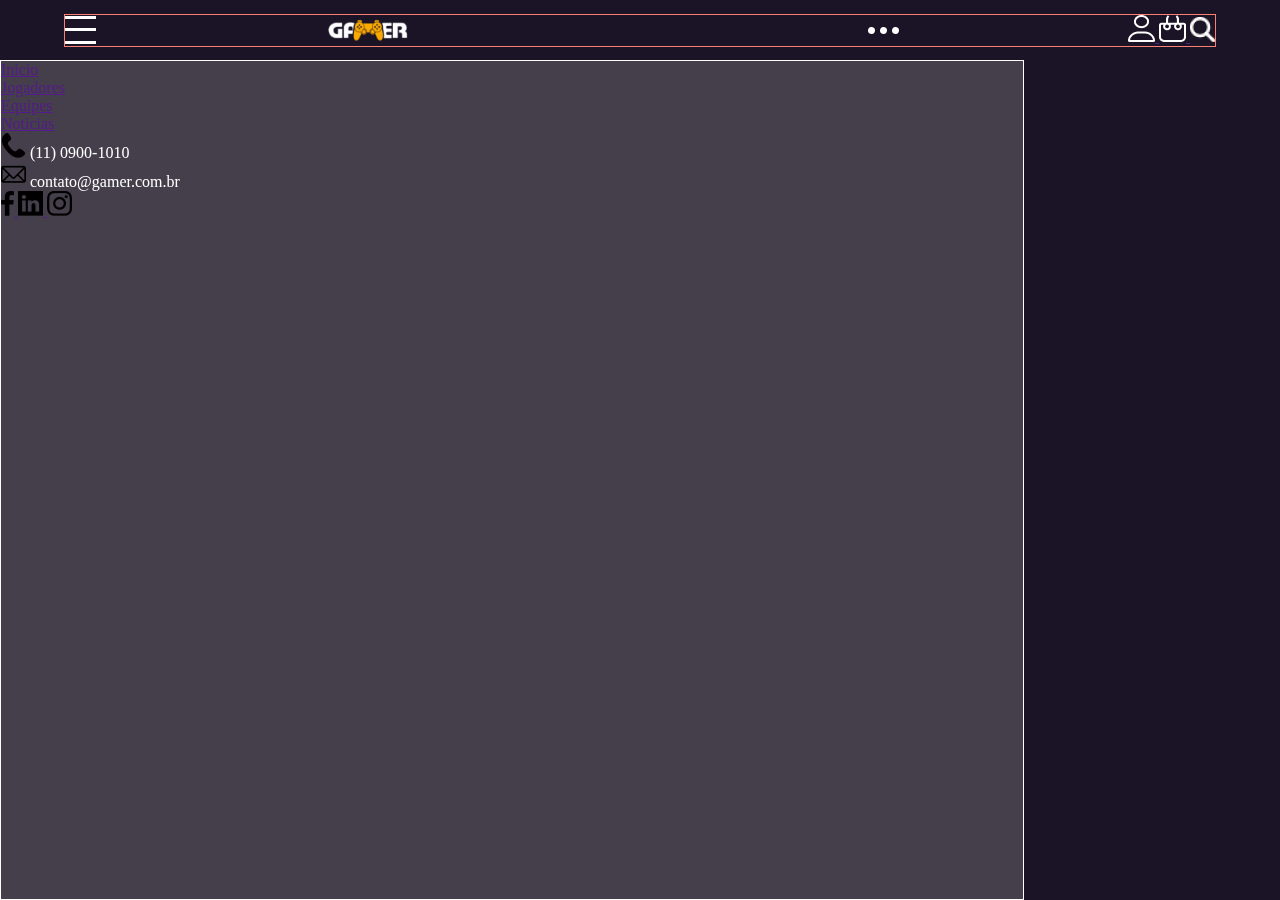
==== projeto-gamer/index.html @ 89007310 "adcionando uma nova pasta de origem" ====
<!DOCTYPE html>
<html lang="en">

<head>
    <meta charset="UTF-8">
    <meta http-equiv="X-UA-Compatible" content="IE=edge">
    <meta name="viewport" content="width=device-width, initial-scale=1.0">
    <title>Projeto Gamer</title>
    <link rel="stylesheet" href="style/style.css">
</head>

<body>
    <header>
        <!-- header top -->
        <div class="headertop">
            <div class="layout-grid">
                <div class="contatos">
                    <div class="phone">
                        <img src="../projeto-gamer/assets/images/Icons/icon-white/icone_telefone 1.png"
                            alt="icone de telefone">
                        <span>(11) 0900-1010</span>
                    </div>
                    <div class="email">
                        <img src="../projeto-gamer/assets/images/Icons/icon-white/icone_email 1.png"
                            alt="icone de e-mail">
                        <span>contato@gamer.com.br</span>
                    </div>
                </div>
                <div class="midias-sociais">
                    <a href="">
                        <img src="../projeto-gamer/assets/images/Icons/icon-white/Vector-1 1.png"
                            alt="icone do facebook">
                    </a>
                    <a href="">
                        <img src="../projeto-gamer/assets/images/Icons/icon-white/Vector-2 1.png"
                            alt="icone do linkedim">
                    </a>
                    <a href="">
                        <img src="../projeto-gamer/assets/images/Icons/icon-white/Vector 1.png"
                            alt="icone do instagram">
                    </a>
                </div>
            </div>
        </div>
        <!-- header bottom -->
        <div class="headerbottom">
            <div class="layout-grid betweencenter">
                <img class="menuburguer" src="../projeto-gamer/assets/images/Icons/Icon-menu/Menu lateral esquerdo.png"
                    alt="Menu mobile. Um icone para abrir e fechar o menu do celular">
                <img class="logo" src="../projeto-gamer/assets/images/LOGO.png"
                    alt="Logotipo da empresa. Texto Gamer com um joystick no centro.">

                <nav class="menu">
                    <div class="menuesquerdo">
                        <a href="">Inicio</a>
                        <a href="">Jogadores</a>
                        <a href="">Equipes</a>
                        <a href="">Noticias</a>

                        <!-- Visivel apenas no mobile -->
                        <div class="contatosmobile">

                            <div class="phone">
                                <img src="../projeto-gamer/assets/images/Icons/icon-black/Phone receiver silhouette.png"
                                    alt="icone de telefone">
                                <span>(11) 0900-1010</span>
                            </div>
                            <div class="email">
                                <img src="../projeto-gamer/assets/images/Icons/icon-black/Mail.png"
                                    alt="icone de e-mail">
                                <span>contato@gamer.com.br</span>
                            </div>
                        </div>

                        <!-- Midias socias -->

                        <div class="midiasmobile">
                            <a href="">
                                <img src="../projeto-gamer/assets/images/Icons/icon-black/Facebook App Symbol.png"
                                alt="icone do facebook que redireciona ao facebook Gamer">
                            </a>
                            <a href="">
                                <img src="../projeto-gamer/assets/images/Icons/icon-black/Linkedin.png"
                                alt="icone do linkedim">
                            </a>
                            <a href="">
                                <img src="../projeto-gamer/assets/images/Icons/icon-black/Instagram.png"
                                alt="icone do instagram">
                            </a>
                        </div>
                    </div>
                </nav>
                    <!-- Menu tres pontinhos -->
                    <img src="../projeto-gamer/assets/images/Icons/Icon-menu/Menu lateral direito.png"
                        alt="icone de tres pontos que abre o menu lateral direito">
                    <!-- In[icio da nav] -->
                <nav class="menu">
                    <div class="menudireito">
                        <a href="">
                            <img src="../projeto-gamer/assets/images/Icons/icon-white/Projeto Gamer/Vector-1.png"
                            alt="icone de usuario">
                        </a>
                        <a href="">
                            <img src="../projeto-gamer/assets/images/Icons/icon-white/Projeto Gamer/Vector.png"
                            alt="icone de sacola">
                        </a>
                        <a href="">
                            <img src="../projeto-gamer/assets/images/Icons/icon-white/Projeto Gamer/Vector (6) 1.png"
                            alt="icone de lupa/busca">
                        </a>
                    </div>
                </nav>
            </div>
        </div>

    </header>
</body>

</html>
---- projeto-gamer/style/style.css ----
/* Importando as fontes necessarias para o projeto */
@font-face {
    font-family: titil-black;
    src: url(../assets/fonts/TitilliumWeb-Black.ttf);
}
@font-face {
    font-family: titil-bold;
    src: url(../assets/fonts/TitilliumWeb-Bold.ttf);
}
@font-face {
    font-family: quicksand;
    src: url(../assets/fonts/Quicksand-VariableFont_wght.ttf);
}
@font-face {
    font-family: inter;
    src: url(../assets/fonts/Inter-VariableFont_slnt\,wght.ttf);
}
*{
    margin: 0;
    padding: 0;
    box-sizing: border-box;
}
h1{
    font-family: TitilliumWeb-Black;
    font-size: 80px;
    text-shadow: 1px 1px 1px #FD4255;
    color: white;
}
h2{
    font-family: titil-black;
    font-size: 40px;
    color: white;
}
body{
    background-color: #1B1426;
    color: white;
}
/* Classes genericas */
.layout-grid{
    width: 90vw;
    height: 100%;

    margin: 0 auto;
    border: 1px solid salmon;
}
.a{
    text-decoration: none;
}
/* Mobile First */
/* HEADER BACKGROUND */
header{
    background-color: #1B1426;
    height: 60px;

    display: flex;
    justify-content: center;
    align-items: center;
}
/* HEADER */
header .headertop{
    display: none;
}
header .betweencenter{
    display: flex;
    justify-content: space-between;
    align-items: center;
}
header .headerbottom .logo{
    width: 86px;
}
header .headerbottom .menuesquerdo{
    position: fixed;
    top: 60px;
    left: 0;
    width: 80vw;
    height: calc(100vh - 60px);

    display: flex;
    flex-direction: column;
    background-color: rgba(128, 128, 128, 0.403);
    border: 1px solid white;
}
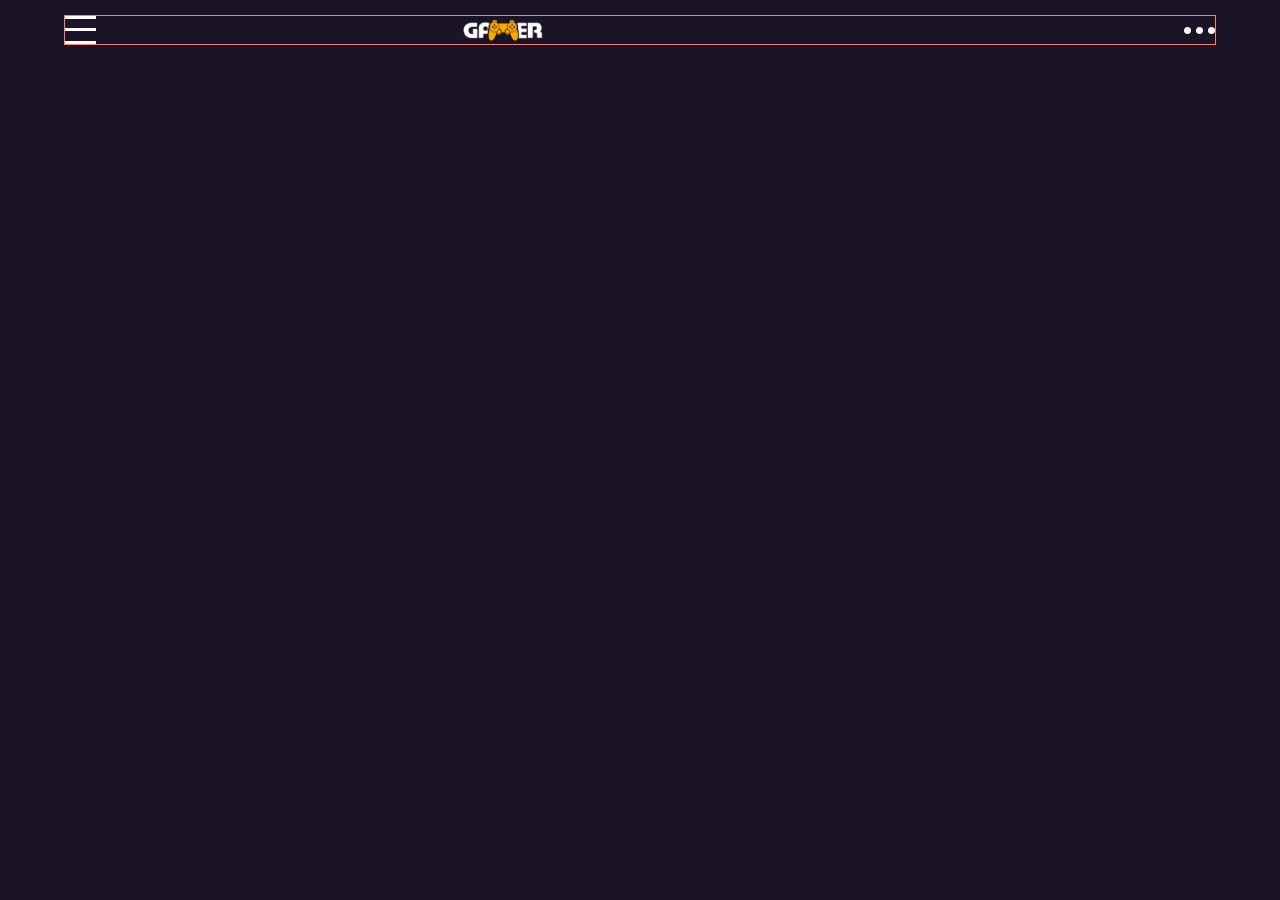
==== commit 9328f24e: "continuacao do desenvolvimento do header mobile" ====
--- a/projeto-gamer/index.html
+++ b/projeto-gamer/index.html
@@ -45,46 +45,42 @@
         <!-- header bottom -->
         <div class="headerbottom">
             <div class="layout-grid betweencenter">
-                <img class="menuburguer" src="../projeto-gamer/assets/images/Icons/Icon-menu/Menu lateral esquerdo.png"
+                <img onclick="mostrarmenuesquerdo()" class="menuburguer" src="../projeto-gamer/assets/images/Icons/Icon-menu/Menu lateral esquerdo.png"
                     alt="Menu mobile. Um icone para abrir e fechar o menu do celular">
                 <img class="logo" src="../projeto-gamer/assets/images/LOGO.png"
                     alt="Logotipo da empresa. Texto Gamer com um joystick no centro.">
 
                 <nav class="menu">
                     <div class="menuesquerdo">
-                        <a href="">Inicio</a>
+                        <a id="first" href="">Inicio</a>
                         <a href="">Jogadores</a>
                         <a href="">Equipes</a>
                         <a href="">Noticias</a>
 
                         <!-- Visivel apenas no mobile -->
-                        <div class="contatosmobile">
-
-                            <div class="phone">
-                                <img src="../projeto-gamer/assets/images/Icons/icon-black/Phone receiver silhouette.png"
+                        <a id="phone" href="">
+                            <img src="../projeto-gamer/assets/images/Icons/icon-white/icone_telefone 1.png"
                                     alt="icone de telefone">
                                 <span>(11) 0900-1010</span>
-                            </div>
-                            <div class="email">
-                                <img src="../projeto-gamer/assets/images/Icons/icon-black/Mail.png"
-                                    alt="icone de e-mail">
-                                <span>contato@gamer.com.br</span>
-                            </div>
-                        </div>
-
+                        </a>
+                        <a class="email" href="">
+                            <img src="../projeto-gamer/assets/images/Icons/icon-white/icone_email 1.png"
+                            alt="icone de e-mail">
+                        <span>contato@gamer.com.br</span>
+                        </a>
                         <!-- Midias socias -->
 
                         <div class="midiasmobile">
                             <a href="">
-                                <img src="../projeto-gamer/assets/images/Icons/icon-black/Facebook App Symbol.png"
+                                <img src="../projeto-gamer/assets/images/Icons/icon-white/Vector-1 1.png"
                                 alt="icone do facebook que redireciona ao facebook Gamer">
                             </a>
                             <a href="">
-                                <img src="../projeto-gamer/assets/images/Icons/icon-black/Linkedin.png"
+                                <img src="../projeto-gamer/assets/images/Icons/icon-white/Vector 1.png"
                                 alt="icone do linkedim">
                             </a>
                             <a href="">
-                                <img src="../projeto-gamer/assets/images/Icons/icon-black/Instagram.png"
+                                <img src="../projeto-gamer/assets/images/Icons/icon-white/Vector-2 1.png"
                                 alt="icone do instagram">
                             </a>
                         </div>
@@ -93,8 +89,8 @@
                     <!-- Menu tres pontinhos -->
                     <img src="../projeto-gamer/assets/images/Icons/Icon-menu/Menu lateral direito.png"
                         alt="icone de tres pontos que abre o menu lateral direito">
-                    <!-- In[icio da nav] -->
-                <nav class="menu">
+                    <!-- Inicio da nav] -->
+                <nav class="menuperfil">
                     <div class="menudireito">
                         <a href="">
                             <img src="../projeto-gamer/assets/images/Icons/icon-white/Projeto Gamer/Vector-1.png"
@@ -114,6 +110,11 @@
         </div>
 
     </header>
+    <script>
+        function mostrarmenuesquerdo(){
+            alert("Bora abrir o menu");
+        }
+    </script>
 </body>
 
 </html>--- a/projeto-gamer/style/style.css
+++ b/projeto-gamer/style/style.css
@@ -40,6 +40,8 @@
     width: 90vw;
     height: 100%;
 
+    display: flex;
+
     margin: 0 auto;
     border: 1px solid salmon;
 }
@@ -55,6 +57,8 @@
     display: flex;
     justify-content: center;
     align-items: center;
+
+    z-index: 20;
 }
 /* HEADER */
 header .headertop{
@@ -64,19 +68,56 @@
     display: flex;
     justify-content: space-between;
     align-items: center;
+
 }
+/* VER ESSA MERDA EM CASA PQ TA DANDO MERDA PUTA QUEO PARIU QUE BAGULHO CHATO */
 header .headerbottom .logo{
     width: 86px;
+    position: relative;
+    left: 30px;
 }
 header .headerbottom .menuesquerdo{
     position: fixed;
     top: 60px;
-    left: 0;
+    left: -80vw;
     width: 80vw;
     height: calc(100vh - 60px);
 
     display: flex;
     flex-direction: column;
-    background-color: rgba(128, 128, 128, 0.403);
-    border: 1px solid white;
+
+    background-color: white;
+    background-image: linear-gradient(to right bottom, rgba( 27, 20, 38, 0.7), rgba(27, 20, 38, 0.4));
+    backdrop-filter: blur(45px);
+
+    z-index: 20;
 }
+header .headerbottom .menu .menuesquerdo a{
+    color: white;
+    text-decoration: none;
+    border-bottom: 2px solid #f9aa01;
+
+    font-family: inter;
+    font-size: 15px;
+    text-transform:initial;
+
+    text-align: center;
+    padding: 30px 0px;
+}
+header .headerbottom .menu .menuesquerdo .email{
+    border: none;
+}
+header .headerbottom .menu .midiasmobile {
+    width: 80vw;
+
+    display: flex;
+    justify-content: center;
+    gap: 60px;
+    /* O Gap e o espacamento entre os elementos de dentro da DIV. Neste caso o gap faz a distancia entre os icones que estao dentro da div midias mobile */
+}
+header .headerbottom .menu .midiasmobile a{
+    border-bottom: none;
+}
+header .headerbottom .menuperfil{
+    display: none;
+}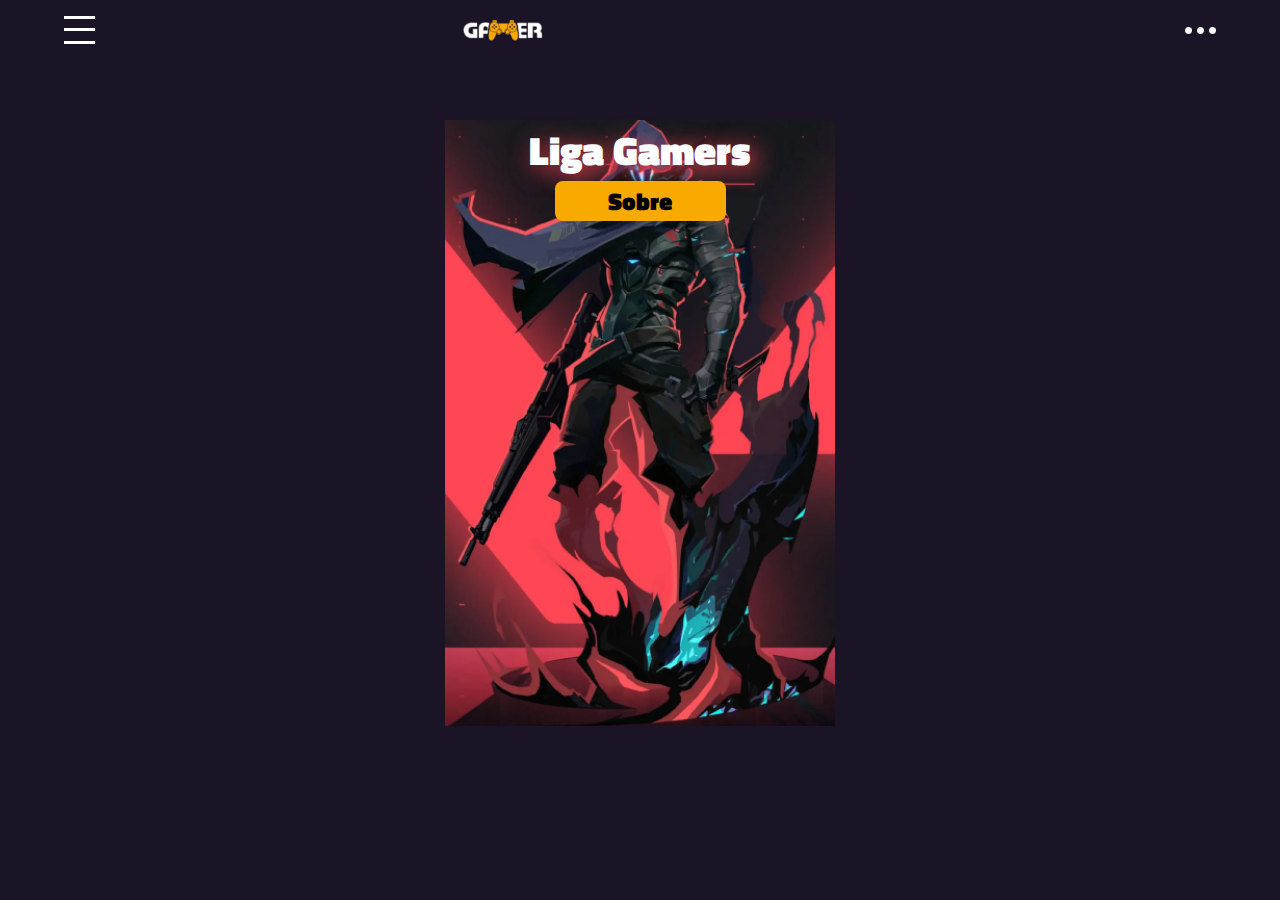
==== commit 9ca0df7d: "Finalizando o header e dando inicio ao main" ====
--- a/projeto-gamer/index.html
+++ b/projeto-gamer/index.html
@@ -51,7 +51,7 @@
                     alt="Logotipo da empresa. Texto Gamer com um joystick no centro.">
 
                 <nav class="menu">
-                    <div class="menuesquerdo">
+                    <div class="menuesquerdo" id="menuesquerdo">
                         <a id="first" href="">Inicio</a>
                         <a href="">Jogadores</a>
                         <a href="">Equipes</a>
@@ -87,11 +87,11 @@
                     </div>
                 </nav>
                     <!-- Menu tres pontinhos -->
-                    <img src="../projeto-gamer/assets/images/Icons/Icon-menu/Menu lateral direito.png"
+                    <img onclick="mostrarmenudireito()" class="menupontos" src="../projeto-gamer/assets/images/Icons/Icon-menu/Menu lateral direito.png"
                         alt="icone de tres pontos que abre o menu lateral direito">
                     <!-- Inicio da nav] -->
-                <nav class="menuperfil">
-                    <div class="menudireito">
+                <nav class="menudireito" id="menudireito">
+                    
                         <a href="">
                             <img src="../projeto-gamer/assets/images/Icons/icon-white/Projeto Gamer/Vector-1.png"
                             alt="icone de usuario">
@@ -104,7 +104,6 @@
                             <img src="../projeto-gamer/assets/images/Icons/icon-white/Projeto Gamer/Vector (6) 1.png"
                             alt="icone de lupa/busca">
                         </a>
-                    </div>
                 </nav>
             </div>
         </div>
@@ -112,9 +111,18 @@
     </header>
     <script>
         function mostrarmenuesquerdo(){
-            alert("Bora abrir o menu");
+            document.getElementById("menuesquerdo").classList.toggle("mostrarmenuesquerdo");
+        }
+        function mostrarmenudireito(){
+            document.getElementById("menudireito").classList.toggle("mostrarmenudireito");
         }
     </script>
+    <main>
+        <section class="banner">
+            <h1>liga gamers</h1>
+            <a class="botaosobre">Sobre</a>
+        </section>
+    </main>
 </body>
 
 </html>--- a/projeto-gamer/style/style.css
+++ b/projeto-gamer/style/style.css
@@ -21,15 +21,17 @@
     box-sizing: border-box;
 }
 h1{
-    font-family: TitilliumWeb-Black;
+    font-family: titil-black;
     font-size: 80px;
-    text-shadow: 1px 1px 1px #FD4255;
+    text-shadow: 5px 5px 25px #FD4255;
     color: white;
+    text-transform: capitalize;
 }
 h2{
     font-family: titil-black;
     font-size: 40px;
     color: white;
+    text-transform: capitalize;
 }
 body{
     background-color: #1B1426;
@@ -43,10 +45,20 @@
     display: flex;
 
     margin: 0 auto;
-    border: 1px solid salmon;
+    /* border: 1px solid salmon; */
 }
 .a{
     text-decoration: none;
+}
+/* ANIMACOES PARA A ABERTURA DOS MENUS LATERAIS */
+/* O !important serve para aumentar o grau de importancia da regra */
+header .headerbottom .mostrarmenuesquerdo{
+    left: 0 !important;
+    opacity: 1 !important;
+}
+header .headerbottom .mostrarmenudireito{
+    right: 0 !important;
+    opacity: 1 !important;
 }
 /* Mobile First */
 /* HEADER BACKGROUND */
@@ -71,6 +83,9 @@
 
 }
 /* VER ESSA MERDA EM CASA PQ TA DANDO MERDA PUTA QUEO PARIU QUE BAGULHO CHATO */
+header .headerbottom{
+    position: fixed;
+}
 header .headerbottom .logo{
     width: 86px;
     position: relative;
@@ -90,6 +105,8 @@
     background-image: linear-gradient(to right bottom, rgba( 27, 20, 38, 0.7), rgba(27, 20, 38, 0.4));
     backdrop-filter: blur(45px);
 
+    transition: 0.5s;
+    opacity: 0;
     z-index: 20;
 }
 header .headerbottom .menu .menuesquerdo a{
@@ -118,6 +135,59 @@
 header .headerbottom .menu .midiasmobile a{
     border-bottom: none;
 }
-header .headerbottom .menuperfil{
-    display: none;
+header .headerbottom #menudireito{
+    position: fixed;
+    top: 60px;
+    right: -20vw;
+    width: 20vw;
+
+    opacity: 0;
+    transition: 0.3s;
+
+    display: flex;
+    flex-direction: column;
+    align-items: center;
+    justify-content: space-between;
+    gap: 28px;
+
+    padding: 20px;
+
+    background-color: white;
+    background-image: linear-gradient(to right bottom, rgba( 27, 20, 38, 0.7), rgba(27, 20, 38, 0.4));
+    backdrop-filter: blur(45px);
+}
+main{
+    margin-top: 60px;
+}
+main .banner{
+    width: 100vw;
+    height: 606px;
+    background-color: #1B1426;
+    background-image:url(../assets/images/background/valorant-pergunte-3-scaled\ 1\ 1.png);
+    background-repeat: no-repeat;
+    background-size: contain;
+    background-position: bottom;
+
+    display: flex;
+    flex-direction: column;
+    align-items: center;
+}
+main .banner > h1{
+    font-size: 40px;
+}
+main .banner .botaosobre{
+    background-color: #f9aa01;
+    border-radius: 8px;
+    margin-bottom: 85px;
+    width: 171px;
+    height: 40px;
+
+    display: flex;
+    justify-content: center;
+    align-items: center;
+
+    color: black;
+    font-family: titil-black;
+    font-weight: bold;
+    font-size: 24px;
 }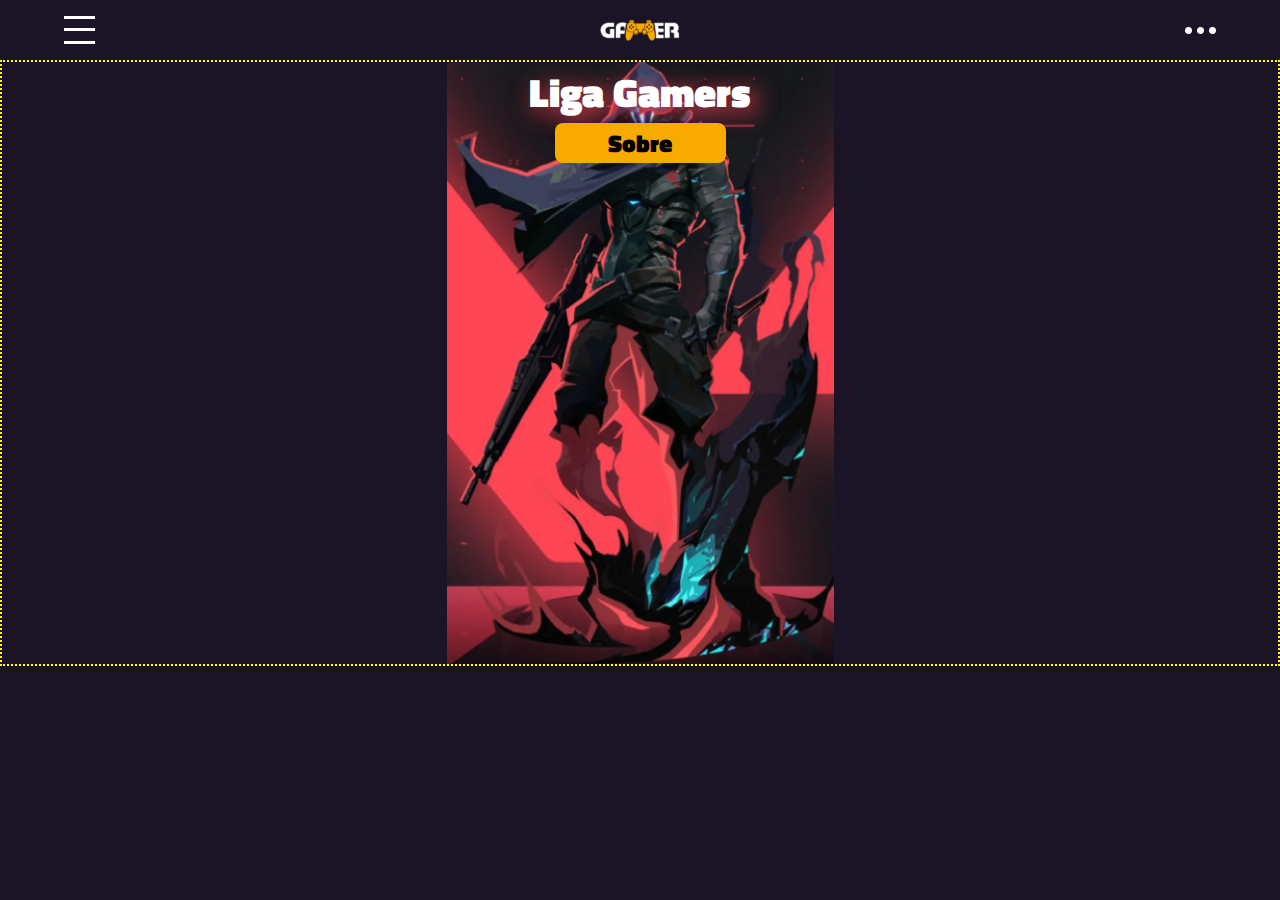
==== commit 69b612db: "Arrumando o problema da logo" ====
--- a/projeto-gamer/index.html
+++ b/projeto-gamer/index.html
@@ -1,6 +1,5 @@
 <!DOCTYPE html>
 <html lang="en">
-
 <head>
     <meta charset="UTF-8">
     <meta http-equiv="X-UA-Compatible" content="IE=edge">
@@ -8,7 +7,6 @@
     <title>Projeto Gamer</title>
     <link rel="stylesheet" href="style/style.css">
 </head>
-
 <body>
     <header>
         <!-- header top -->
@@ -43,20 +41,16 @@
             </div>
         </div>
         <!-- header bottom -->
-        <div class="headerbottom">
-            <div class="layout-grid betweencenter">
+        <div class="headerbottom layout-grid">
                 <img onclick="mostrarmenuesquerdo()" class="menuburguer" src="../projeto-gamer/assets/images/Icons/Icon-menu/Menu lateral esquerdo.png"
                     alt="Menu mobile. Um icone para abrir e fechar o menu do celular">
                 <img class="logo" src="../projeto-gamer/assets/images/LOGO.png"
                     alt="Logotipo da empresa. Texto Gamer com um joystick no centro.">
-
-                <nav class="menu">
-                    <div class="menuesquerdo" id="menuesquerdo">
+                    <nav class="menuesquerdo" id="menuesquerdo">
                         <a id="first" href="">Inicio</a>
                         <a href="">Jogadores</a>
                         <a href="">Equipes</a>
                         <a href="">Noticias</a>
-
                         <!-- Visivel apenas no mobile -->
                         <a id="phone" href="">
                             <img src="../projeto-gamer/assets/images/Icons/icon-white/icone_telefone 1.png"
@@ -69,7 +63,6 @@
                         <span>contato@gamer.com.br</span>
                         </a>
                         <!-- Midias socias -->
-
                         <div class="midiasmobile">
                             <a href="">
                                 <img src="../projeto-gamer/assets/images/Icons/icon-white/Vector-1 1.png"
@@ -84,14 +77,12 @@
                                 alt="icone do instagram">
                             </a>
                         </div>
-                    </div>
-                </nav>
+                    </nav>
                     <!-- Menu tres pontinhos -->
                     <img onclick="mostrarmenudireito()" class="menupontos" src="../projeto-gamer/assets/images/Icons/Icon-menu/Menu lateral direito.png"
                         alt="icone de tres pontos que abre o menu lateral direito">
                     <!-- Inicio da nav] -->
                 <nav class="menudireito" id="menudireito">
-                    
                         <a href="">
                             <img src="../projeto-gamer/assets/images/Icons/icon-white/Projeto Gamer/Vector-1.png"
                             alt="icone de usuario">
@@ -105,9 +96,7 @@
                             alt="icone de lupa/busca">
                         </a>
                 </nav>
-            </div>
         </div>
-
     </header>
     <script>
         function mostrarmenuesquerdo(){
--- a/projeto-gamer/style/style.css
+++ b/projeto-gamer/style/style.css
@@ -1,18 +1,14 @@
 /* Importando as fontes necessarias para o projeto */
-@font-face {
-    font-family: titil-black;
+@font-face {font-family: titil-black;
     src: url(../assets/fonts/TitilliumWeb-Black.ttf);
 }
-@font-face {
-    font-family: titil-bold;
+@font-face {font-family: titil-bold;
     src: url(../assets/fonts/TitilliumWeb-Bold.ttf);
 }
-@font-face {
-    font-family: quicksand;
+@font-face {font-family: quicksand;
     src: url(../assets/fonts/Quicksand-VariableFont_wght.ttf);
 }
-@font-face {
-    font-family: inter;
+@font-face {font-family: inter;
     src: url(../assets/fonts/Inter-VariableFont_slnt\,wght.ttf);
 }
 *{
@@ -40,9 +36,6 @@
 /* Classes genericas */
 .layout-grid{
     width: 90vw;
-    height: 100%;
-
-    display: flex;
 
     margin: 0 auto;
     /* border: 1px solid salmon; */
@@ -61,35 +54,27 @@
     opacity: 1 !important;
 }
 /* Mobile First */
-/* HEADER BACKGROUND */
+/* HEADER */
 header{
-    background-color: #1B1426;
     height: 60px;
+    width: 100vw;
+    position: fixed;
+    top: 0px;
+    z-index: 20;
 
     display: flex;
-    justify-content: center;
     align-items: center;
-
-    z-index: 20;
 }
-/* HEADER */
 header .headertop{
     display: none;
 }
-header .betweencenter{
+header .headerbottom{
     display: flex;
     justify-content: space-between;
     align-items: center;
-
-}
-/* VER ESSA MERDA EM CASA PQ TA DANDO MERDA PUTA QUEO PARIU QUE BAGULHO CHATO */
-header .headerbottom{
-    position: fixed;
 }
 header .headerbottom .logo{
     width: 86px;
-    position: relative;
-    left: 30px;
 }
 header .headerbottom .menuesquerdo{
     position: fixed;
@@ -109,7 +94,7 @@
     opacity: 0;
     z-index: 20;
 }
-header .headerbottom .menu .menuesquerdo a{
+header .headerbottom .menuesquerdo a{
     color: white;
     text-decoration: none;
     border-bottom: 2px solid #f9aa01;
@@ -121,10 +106,10 @@
     text-align: center;
     padding: 30px 0px;
 }
-header .headerbottom .menu .menuesquerdo .email{
+header .headerbottom .menuesquerdo .email{
     border: none;
 }
-header .headerbottom .menu .midiasmobile {
+header .headerbottom .midiasmobile {
     width: 80vw;
 
     display: flex;
@@ -132,7 +117,7 @@
     gap: 60px;
     /* O Gap e o espacamento entre os elementos de dentro da DIV. Neste caso o gap faz a distancia entre os icones que estao dentro da div midias mobile */
 }
-header .headerbottom .menu .midiasmobile a{
+header .headerbottom .midiasmobile a{
     border-bottom: none;
 }
 header .headerbottom #menudireito{
@@ -158,6 +143,7 @@
 }
 main{
     margin-top: 60px;
+
 }
 main .banner{
     width: 100vw;
@@ -168,9 +154,12 @@
     background-size: contain;
     background-position: bottom;
 
+    margin-top: 0px;
     display: flex;
     flex-direction: column;
     align-items: center;
+
+    border: 2px dotted yellow;
 }
 main .banner > h1{
     font-size: 40px;
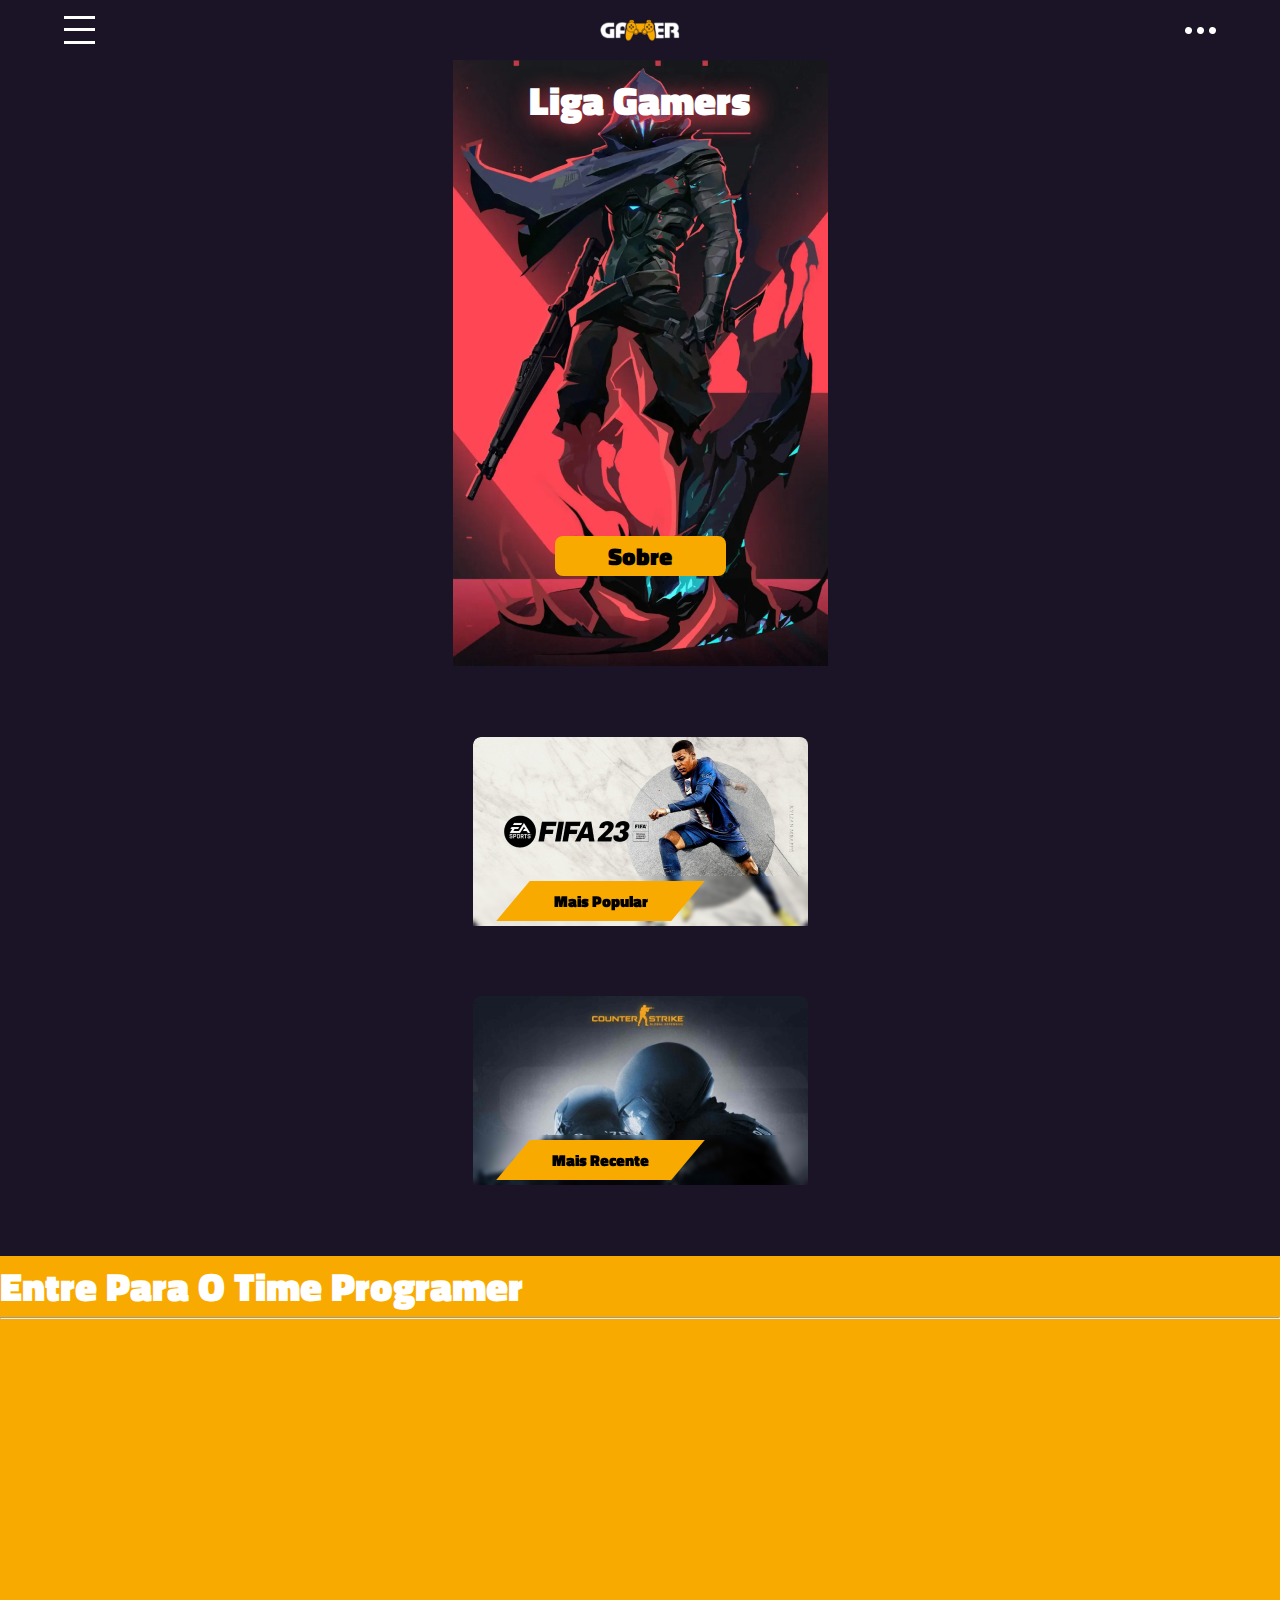
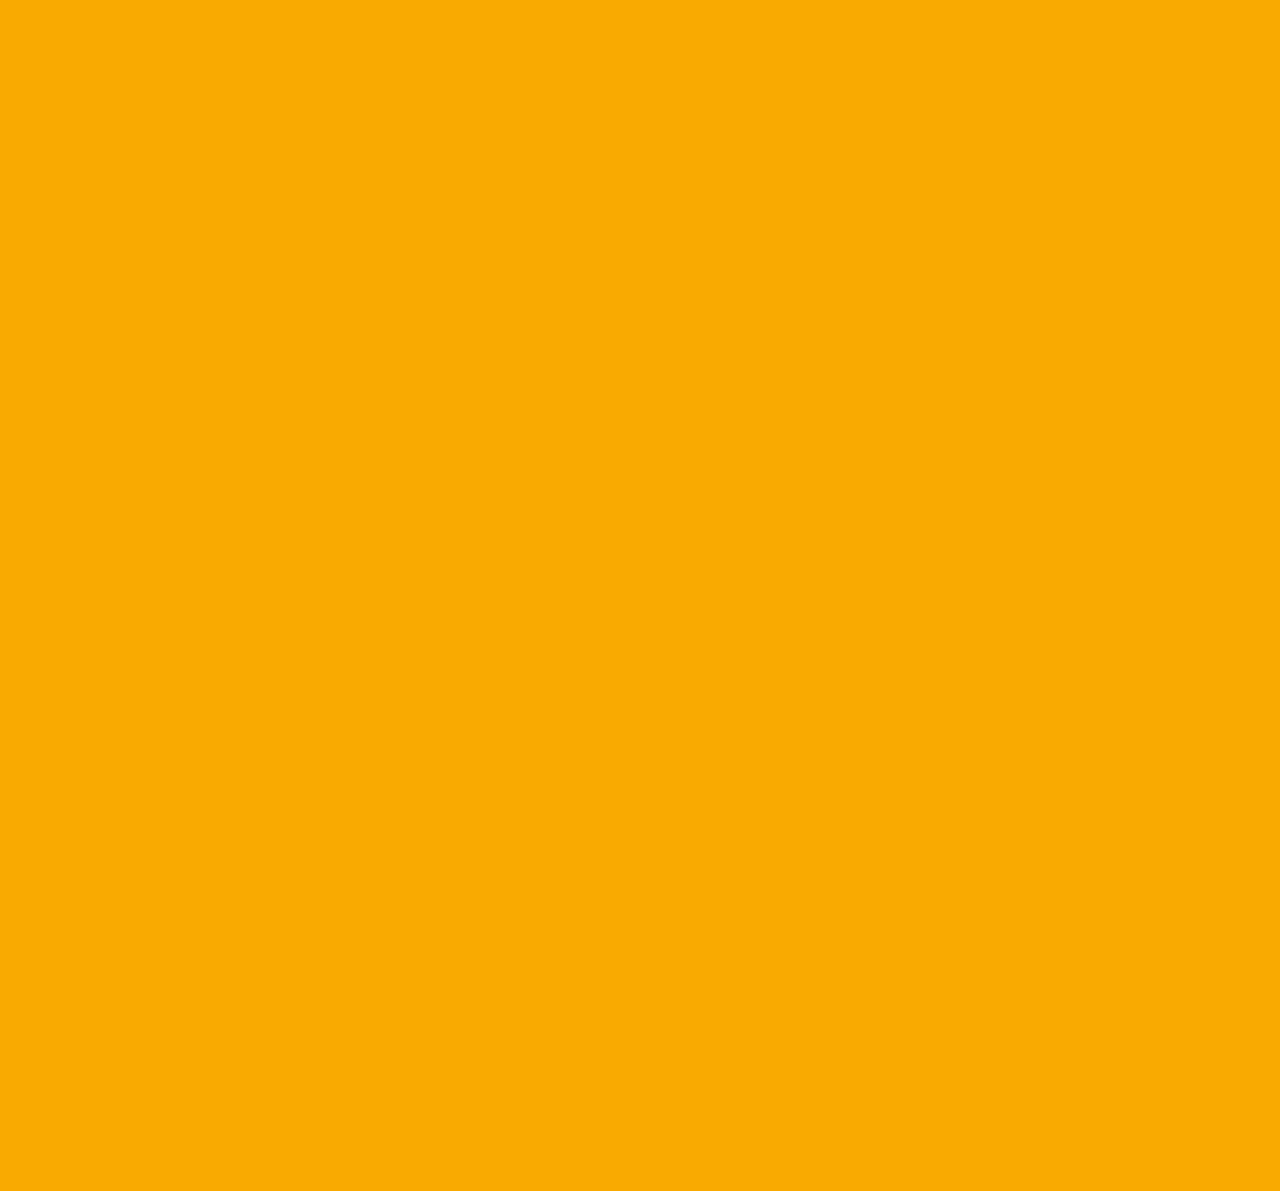
==== commit 3d777c45: "aplicando efeito pika no card e atualizando o meu documento do projeto gamer" ====
--- a/projeto-gamer/index.html
+++ b/projeto-gamer/index.html
@@ -109,7 +109,33 @@
     <main>
         <section class="banner">
             <h1>liga gamers</h1>
-            <a class="botaosobre">Sobre</a>
+            <a class="botaosobre" href="">Sobre</a>
+        </section>
+        <section class="novidades">
+            <a href="">
+                <div class="card" id="popular">
+                    <div class="efeitoblur">
+                        <div class="paralelograma">
+                            <h3>mais popular</h3>
+                        </div>
+                    </div>
+                </div>
+            </a>
+            <a href="">
+                <div class="card" id="novidade">
+                    <div class="efeitoblur">
+                        <div class="paralelograma">
+                            <h3>mais recente</h3>
+
+                        </div>
+                    </div>
+                </div>
+            </a>
+        </section>
+        <section class="time"> 
+            <h2>Entre para o time Programer</h2>
+            <hr>
+                       
         </section>
     </main>
 </body>
--- a/projeto-gamer/style/style.css
+++ b/projeto-gamer/style/style.css
@@ -1,61 +1,85 @@
 /* Importando as fontes necessarias para o projeto */
-@font-face {font-family: titil-black;
+@font-face {
+    font-family: titil-black;
     src: url(../assets/fonts/TitilliumWeb-Black.ttf);
 }
-@font-face {font-family: titil-bold;
+
+@font-face {
+    font-family: titil-bold;
     src: url(../assets/fonts/TitilliumWeb-Bold.ttf);
 }
-@font-face {font-family: quicksand;
+
+@font-face {
+    font-family: quicksand;
     src: url(../assets/fonts/Quicksand-VariableFont_wght.ttf);
 }
-@font-face {font-family: inter;
+
+@font-face {
+    font-family: inter;
     src: url(../assets/fonts/Inter-VariableFont_slnt\,wght.ttf);
 }
-*{
+
+* {
     margin: 0;
     padding: 0;
     box-sizing: border-box;
 }
-h1{
+
+h1 {
     font-family: titil-black;
     font-size: 80px;
     text-shadow: 5px 5px 25px #FD4255;
     color: white;
     text-transform: capitalize;
 }
-h2{
+
+h2 {
     font-family: titil-black;
     font-size: 40px;
     color: white;
     text-transform: capitalize;
 }
-body{
+
+h3{
+    font-family: titil-black;
+    font-size: 16px;
+    text-transform: capitalize;
+    text-decoration: none;
+    color: black;
+}
+
+body {
     background-color: #1B1426;
     color: white;
 }
+
 /* Classes genericas */
-.layout-grid{
+.layout-grid {
     width: 90vw;
 
     margin: 0 auto;
     /* border: 1px solid salmon; */
 }
-.a{
+
+.a {
     text-decoration: none;
 }
+
 /* ANIMACOES PARA A ABERTURA DOS MENUS LATERAIS */
 /* O !important serve para aumentar o grau de importancia da regra */
-header .headerbottom .mostrarmenuesquerdo{
+header .headerbottom .mostrarmenuesquerdo {
     left: 0 !important;
     opacity: 1 !important;
 }
-header .headerbottom .mostrarmenudireito{
+
+header .headerbottom .mostrarmenudireito {
     right: 0 !important;
     opacity: 1 !important;
 }
+
 /* Mobile First */
 /* HEADER */
-header{
+header {
     height: 60px;
     width: 100vw;
     position: fixed;
@@ -65,18 +89,22 @@
     display: flex;
     align-items: center;
 }
-header .headertop{
+
+header .headertop {
     display: none;
 }
-header .headerbottom{
+
+header .headerbottom {
     display: flex;
     justify-content: space-between;
     align-items: center;
 }
-header .headerbottom .logo{
+
+header .headerbottom .logo {
     width: 86px;
 }
-header .headerbottom .menuesquerdo{
+
+header .headerbottom .menuesquerdo {
     position: fixed;
     top: 60px;
     left: -80vw;
@@ -87,28 +115,31 @@
     flex-direction: column;
 
     background-color: white;
-    background-image: linear-gradient(to right bottom, rgba( 27, 20, 38, 0.7), rgba(27, 20, 38, 0.4));
+    background-image: linear-gradient(to right bottom, rgba(27, 20, 38, 0.7), rgba(27, 20, 38, 0.4));
     backdrop-filter: blur(45px);
 
     transition: 0.5s;
     opacity: 0;
     z-index: 20;
 }
-header .headerbottom .menuesquerdo a{
+
+header .headerbottom .menuesquerdo a {
     color: white;
     text-decoration: none;
     border-bottom: 2px solid #f9aa01;
 
     font-family: inter;
     font-size: 15px;
-    text-transform:initial;
+    text-transform: initial;
 
     text-align: center;
     padding: 30px 0px;
 }
-header .headerbottom .menuesquerdo .email{
+
+header .headerbottom .menuesquerdo .email {
     border: none;
 }
+
 header .headerbottom .midiasmobile {
     width: 80vw;
 
@@ -117,10 +148,12 @@
     gap: 60px;
     /* O Gap e o espacamento entre os elementos de dentro da DIV. Neste caso o gap faz a distancia entre os icones que estao dentro da div midias mobile */
 }
-header .headerbottom .midiasmobile a{
+
+header .headerbottom .midiasmobile a {
     border-bottom: none;
 }
-header .headerbottom #menudireito{
+
+header .headerbottom #menudireito {
     position: fixed;
     top: 60px;
     right: -20vw;
@@ -138,18 +171,20 @@
     padding: 20px;
 
     background-color: white;
-    background-image: linear-gradient(to right bottom, rgba( 27, 20, 38, 0.7), rgba(27, 20, 38, 0.4));
+    background-image: linear-gradient(to right bottom, rgba(27, 20, 38, 0.7), rgba(27, 20, 38, 0.4));
     backdrop-filter: blur(45px);
 }
-main{
+
+main {
     margin-top: 60px;
 
 }
-main .banner{
+
+main .banner {
     width: 100vw;
     height: 606px;
     background-color: #1B1426;
-    background-image:url(../assets/images/background/valorant-pergunte-3-scaled\ 1\ 1.png);
+    background-image: url(../assets/images/background/valorant-pergunte-3-scaled\ 1.png);
     background-repeat: no-repeat;
     background-size: contain;
     background-position: bottom;
@@ -158,16 +193,20 @@
     display: flex;
     flex-direction: column;
     align-items: center;
-
-    border: 2px dotted yellow;
-}
-main .banner > h1{
+    justify-content: space-between;
+
+    /* border: 2px dotted yellow; */
+}
+
+main .banner>h1 {
     font-size: 40px;
-}
-main .banner .botaosobre{
+    margin-top: 10px;
+}
+
+main .banner .botaosobre {
     background-color: #f9aa01;
     border-radius: 8px;
-    margin-bottom: 85px;
+    margin-bottom: 90px;
     width: 171px;
     height: 40px;
 
@@ -179,4 +218,86 @@
     font-family: titil-black;
     font-weight: bold;
     font-size: 24px;
+    text-decoration: none;
+}
+
+main .novidades {
+    height: 590px;
+
+    display: flex;
+    flex-direction: column;
+    justify-content: center;
+    align-items: center;
+    gap: 70px;
+}
+
+main .novidades .card {
+    width: 335px;
+    height: 189px;
+    border-radius: 8px;
+    display: flex;
+    align-items: flex-end;
+}
+
+main .novidades .card:hover .paralelograma {
+    width: 100%;
+    height: 100%;
+    -webkit-transform: skew(0deg);
+    -moz-transform: skew(0deg);
+    -o-transform: skew(0deg);
+    margin-left: 0px;
+
+    border-bottom-left-radius: 8px;
+    border-bottom-right-radius: 8px;
+}
+main .novidades .card:hover .paralelograma > h3{
+    -webkit-transform: skew(0deg);
+    -moz-transform: skew(0deg);
+    -o-transform: skew(0deg);
+}
+main .novidades .efeitoblur {
+    width: 100%;
+    height: 50px;
+    backdrop-filter: blur(2px);
+
+    display: flex;
+    align-items: center;
+}
+
+main .novidades .efeitoblur .paralelograma {
+    width: 175px;
+    height: 40px;
+    -webkit-transform: skew(-40deg);
+    -moz-transform: skew(-40deg);
+    -o-transform: skew(-40deg);
+
+    background-color: #f9aa01;
+
+    margin-left: 40px;
+
+    display: flex;
+    justify-content: center;
+    align-items: center;
+
+    position: relative;
+    transition: 1s;
+}
+main .novidades .efeitoblur .paralelograma > h3{
+    position: absolute;
+    -webkit-transform: skew(40deg);
+    -moz-transform: skew(40deg);
+    -o-transform: skew(40deg);
+    transition: none;
+}
+
+main .novidades #popular {
+    background-image: url(../assets/images/background/ea-sports-fifa-23-is-coming-to-the-epic-games-store-1920x1080-398e19351a82\ 1.png);
+}
+
+main .novidades #novidade {
+    background-image: url(../assets/images/background/ea-sports-fifa-23-is-coming-to-the-epic-games-store-1920x1080-398e19351a82\ 1\ \(1\).png);
+}
+main .time{
+    height: 1535px;
+    background-color: #f9aa01;
 }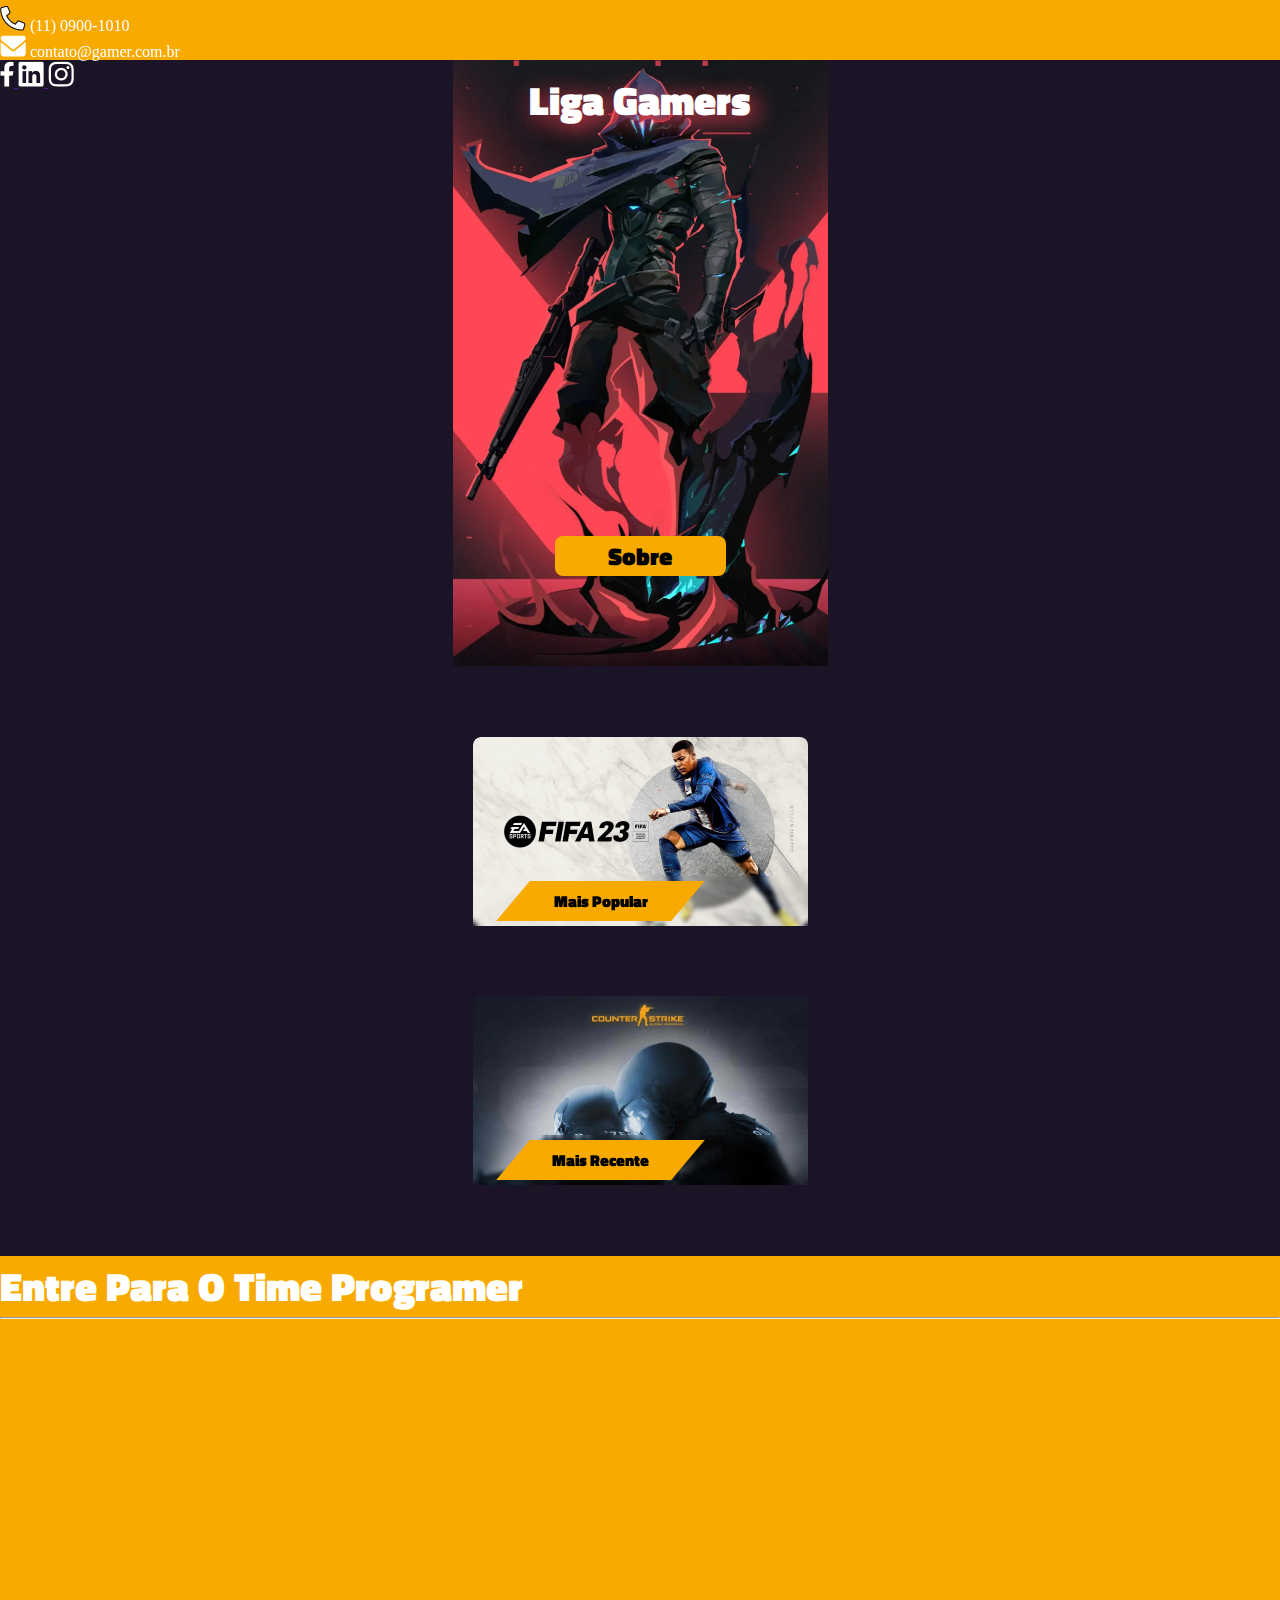
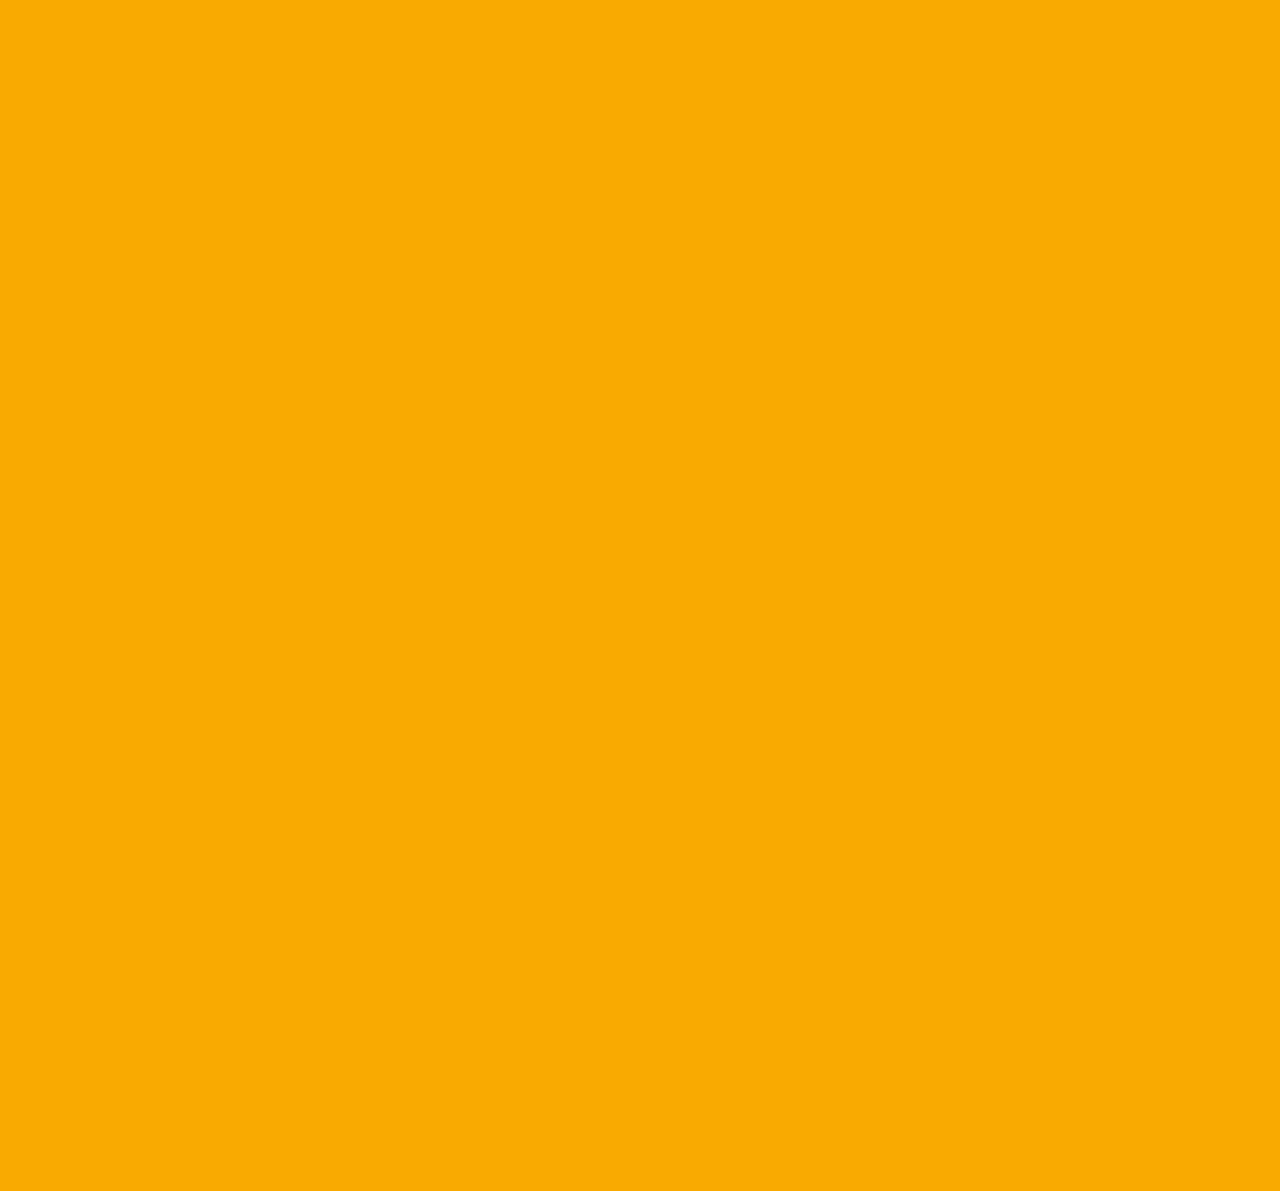
==== commit eaa3aa88: "Iniciando a estruturação do site no desktop" ====
--- a/projeto-gamer/index.html
+++ b/projeto-gamer/index.html
@@ -5,7 +5,7 @@
     <meta http-equiv="X-UA-Compatible" content="IE=edge">
     <meta name="viewport" content="width=device-width, initial-scale=1.0">
     <title>Projeto Gamer</title>
-    <link rel="stylesheet" href="style/style.css">
+    <link rel="stylesheet" href="../projeto-gamer/style/style.css">
 </head>
 <body>
     <header>
@@ -135,7 +135,7 @@
         <section class="time"> 
             <h2>Entre para o time Programer</h2>
             <hr>
-                       
+
         </section>
     </main>
 </body>
--- a/projeto-gamer/style/style.css
+++ b/projeto-gamer/style/style.css
@@ -88,6 +88,8 @@
 
     display: flex;
     align-items: center;
+
+    background-color: #1B1426;
 }
 
 header .headertop {
@@ -300,4 +302,20 @@
 main .time{
     height: 1535px;
     background-color: #f9aa01;
+}
+@media screen and (min-width: 1200px) {
+    /* Desaparecendo com os elementos inuteis do celular */
+    header .headerbottom{
+        display: none;
+    }
+    header .headertop{
+        display: block;
+        height: 50px;
+    }
+    .headerbottom{
+        position: static;
+    }
+    header{
+        background-color: #f9aa01;
+    }
 }